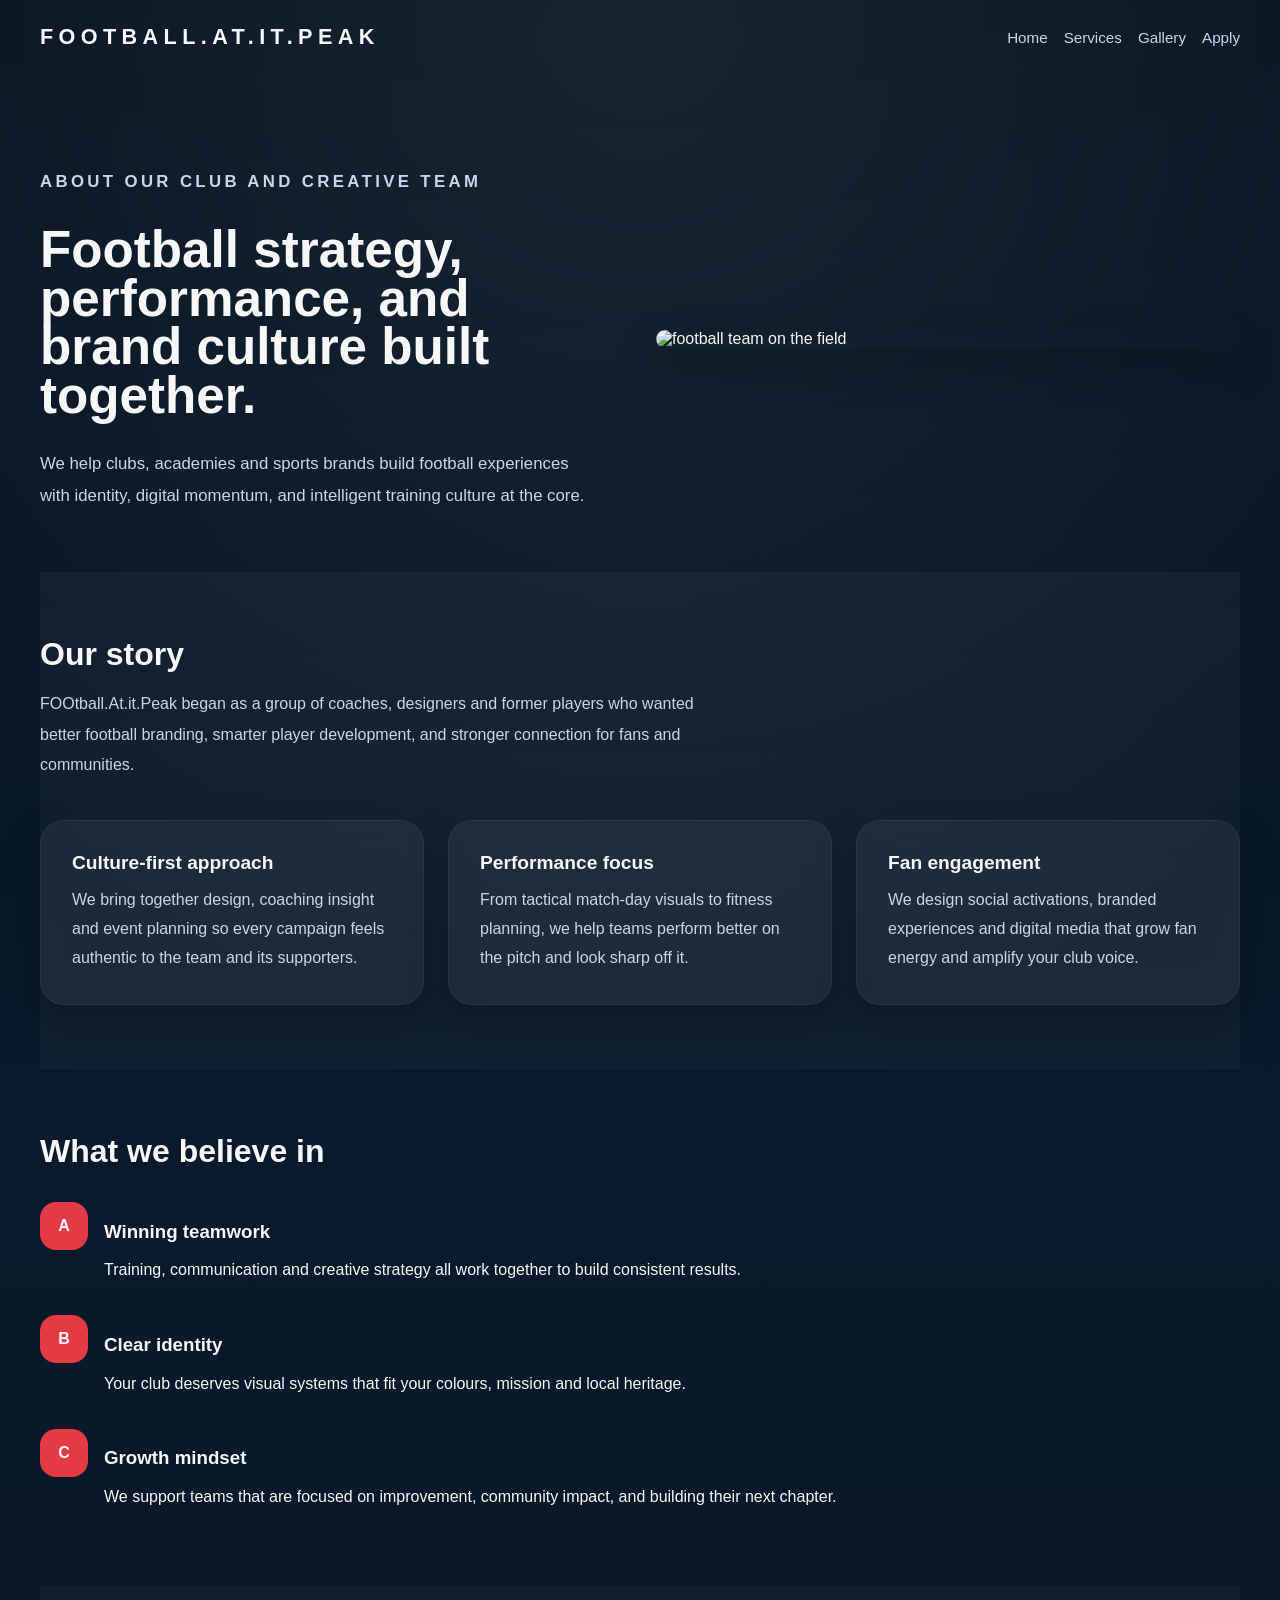
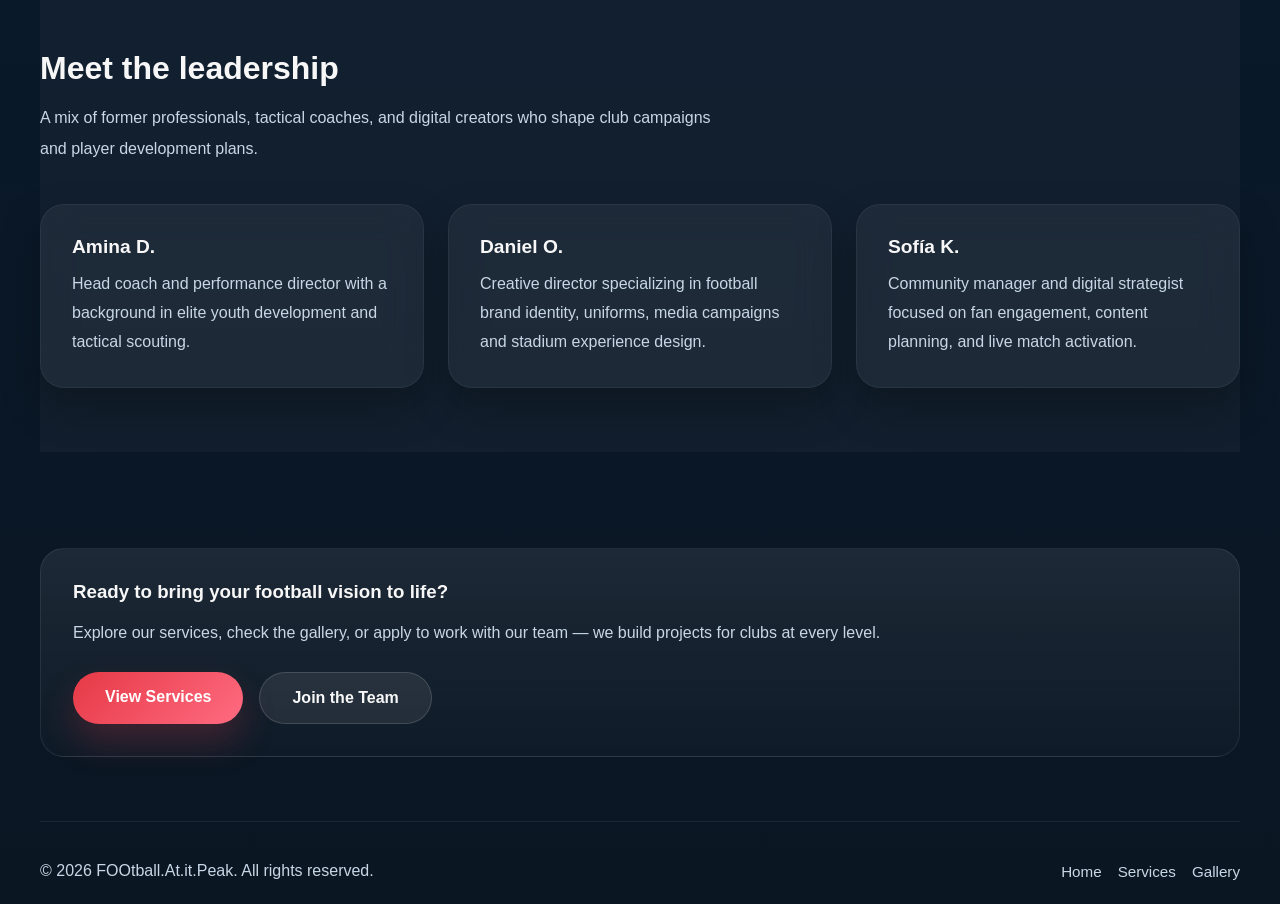
==== about.html @ 3c867930 "first commit" ====
<!DOCTYPE html>
<html lang="en">
<head>
    <meta charset="UTF-8">
    <meta name="viewport" content="width=device-width, initial-scale=1.0">
    <title>About FOOtball.At.it.Peak</title>
    <link rel="stylesheet" href="style.css">
</head>
<body>
    <header class="container">
        <div class="header-inner">
            <a class="brand" href="index.html">FOOtball.At.it.Peak</a>
            <nav>
                <a href="index.html">Home</a>
                <a href="services.html">Services</a>
                <a href="gallery.html">Gallery</a>
                <a href="apply.html">Apply</a>
            </nav>
        </div>
    </header>

    <main class="container">
        <section class="page-hero">
            <div>
                <p class="eyebrow">About our club and creative team</p>
                <h1>Football strategy, performance, and brand culture built together.</h1>
                <p class="lead">We help clubs, academies and sports brands build football experiences with identity, digital momentum, and intelligent training culture at the core.</p>
            </div>
            <img src="https://cdn.pixabay.com/photo/2016/11/22/19/36/football-1853652_1280.jpg" alt="football team on the field">
        </section>

        <section class="section dark">
            <h2>Our story</h2>
            <p class="lead">FOOtball.At.it.Peak began as a group of coaches, designers and former players who wanted better football branding, smarter player development, and stronger connection for fans and communities.</p>
            <div class="grid-3">
                <div class="card">
                    <h3>Culture-first approach</h3>
                    <p>We bring together design, coaching insight and event planning so every campaign feels authentic to the team and its supporters.</p>
                </div>
                <div class="card">
                    <h3>Performance focus</h3>
                    <p>From tactical match-day visuals to fitness planning, we help teams perform better on the pitch and look sharp off it.</p>
                </div>
                <div class="card">
                    <h3>Fan engagement</h3>
                    <p>We design social activations, branded experiences and digital media that grow fan energy and amplify your club voice.</p>
                </div>
            </div>
        </section>

        <section class="section">
            <h2>What we believe in</h2>
            <div class="feature-list">
                <div class="feature-item">
                    <span class="feature-dot">A</span>
                    <div>
                        <h3>Winning teamwork</h3>
                        <p>Training, communication and creative strategy all work together to build consistent results.</p>
                    </div>
                </div>
                <div class="feature-item">
                    <span class="feature-dot">B</span>
                    <div>
                        <h3>Clear identity</h3>
                        <p>Your club deserves visual systems that fit your colours, mission and local heritage.</p>
                    </div>
                </div>
                <div class="feature-item">
                    <span class="feature-dot">C</span>
                    <div>
                        <h3>Growth mindset</h3>
                        <p>We support teams that are focused on improvement, community impact, and building their next chapter.</p>
                    </div>
                </div>
            </div>
        </section>

        <section class="section dark">
            <h2>Meet the leadership</h2>
            <p class="lead">A mix of former professionals, tactical coaches, and digital creators who shape club campaigns and player development plans.</p>
            <div class="grid-3">
                <div class="card">
                    <h3>Amina D.</h3>
                    <p>Head coach and performance director with a background in elite youth development and tactical scouting.</p>
                </div>
                <div class="card">
                    <h3>Daniel O.</h3>
                    <p>Creative director specializing in football brand identity, uniforms, media campaigns and stadium experience design.</p>
                </div>
                <div class="card">
                    <h3>Sofía K.</h3>
                    <p>Community manager and digital strategist focused on fan engagement, content planning, and live match activation.</p>
                </div>
            </div>
        </section>

        <section class="section">
            <div class="highlight">
                <h3>Ready to bring your football vision to life?</h3>
                <p>Explore our services, check the gallery, or apply to work with our team — we build projects for clubs at every level.</p>
                <div class="cta-group">
                    <a class="btn btn-primary" href="services.html">View Services</a>
                    <a class="btn btn-secondary" href="apply.html">Join the Team</a>
                </div>
            </div>
        </section>
    </main>

    <footer class="container footer">
        <div class="footer-grid">
            <p>&copy; 2026 FOOtball.At.it.Peak. All rights reserved.</p>
            <div class="footer-links">
                <a href="index.html">Home</a>
                <a href="services.html">Services</a>
                <a href="gallery.html">Gallery</a>
            </div>
        </div>
    </footer>
</body>
</html>
---- style.css ----
/* Global styles */
:root {
    --bg: #0b1623;
    --panel: rgba(255, 255, 255, 0.05);
    --text: #f7f7f7;
    --muted: #c8d7e5;
    --accent: #e63946;
    --accent-soft: #f25f68;
    --shadow: 0 18px 40px rgba(0, 0, 0, 0.25);
    --radius: 24px;
}

* {
    box-sizing: border-box;
}

body {
    margin: 0;
    min-height: 100%;
    font-family: 'Inter', Arial, sans-serif;
    color: var(--text);
    background: radial-gradient(circle at top, rgba(255, 255, 255, 0.08), transparent 40%),
        linear-gradient(180deg, #05111f 0%, #081a2c 45%, #0b1623 100%);
}

img {
    max-width: 100%;
    display: block;
}

a {
    color: inherit;
    text-decoration: none;
}

button,
.btn {
    border: none;
    border-radius: 999px;
    cursor: pointer;
    font-weight: 700;
    transition: transform 0.25s ease, box-shadow 0.25s ease, background-color 0.25s ease;
}

button:hover,
.btn:hover {
    transform: translateY(-2px);
}

.container {
    width: min(1200px, calc(100% - 2.5rem));
    margin: 0 auto;
}

header {
    padding: 1.5rem 0;
}

.header-inner {
    display: flex;
    align-items: center;
    justify-content: space-between;
    gap: 1rem;
}

.brand {
    font-size: 1.35rem;
    letter-spacing: 0.25em;
    text-transform: uppercase;
    font-weight: 700;
    color: var(--text);
}

nav {
    display: flex;
    gap: 1rem;
    flex-wrap: wrap;
}

nav a {
    color: var(--muted);
    font-size: 0.95rem;
    transition: color 0.3s ease;
}

nav a:hover {
    color: var(--text);
}

.page-hero {
    display: grid;
    grid-template-columns: 1fr 1fr;
    gap: 2rem;
    align-items: center;
    padding: 4rem 0 2rem;
}

.page-hero > div {
    max-width: 560px;
}

.page-hero h1 {
    font-size: clamp(2.7rem, 4vw, 4.5rem);
    line-height: 0.95;
    margin: 0 0 1rem;
}

.page-hero p {
    margin: 1.75rem 0;
    font-size: 1.05rem;
    line-height: 1.9;
    color: var(--muted);
}

.page-hero img {
    border-radius: 32px;
    box-shadow: var(--shadow);
}

.page-header {
    text-align: left;
    padding: 3rem 0 2rem;
}

.section-tag {
    color: var(--accent);
    font-weight: 700;
    letter-spacing: 0.2em;
    text-transform: uppercase;
    margin: 0 0 1rem;
}

.page-header h1 {
    font-size: clamp(2.2rem, 3vw, 3.5rem);
    line-height: 1.2;
    margin: 0 0 1rem;
}

.section-description {
    max-width: 680px;
    color: var(--muted);
    line-height: 1.9;
}

.eyebrow {
    color: var(--accent);
    font-weight: 700;
    letter-spacing: 0.2em;
    text-transform: uppercase;
    margin: 0 0 1rem;
}

.cta-group {
    display: flex;
    flex-wrap: wrap;
    gap: 1rem;
    margin-top: 1.5rem;
}

.btn-primary {
    background: linear-gradient(135deg, var(--accent), #ff6b81);
    color: #fff;
    padding: 1rem 2rem;
    box-shadow: 0 18px 35px rgba(230, 57, 70, 0.22);
}

.btn-primary:hover {
    box-shadow: 0 22px 45px rgba(230, 57, 70, 0.32);
}

.btn-secondary {
    background: rgba(255, 255, 255, 0.08);
    color: var(--text);
    padding: 1rem 2rem;
    border: 1px solid rgba(255, 255, 255, 0.14);
}

.btn-secondary:hover {
    background: rgba(255, 255, 255, 0.12);
}

.section {
    padding: 4rem 0;
}

.section.dark {
    background: rgba(255, 255, 255, 0.03);
}

.section h2 {
    font-size: clamp(2rem, 2.5vw, 3rem);
    margin: 0 0 1rem;
}

.section.light-form {
    background: transparent;
}

.section p.lead {
    max-width: 680px;
    margin: 0 0 2rem;
    color: var(--muted);
    line-height: 1.9;
}

.grid-3 {
    display: grid;
    grid-template-columns: repeat(3, minmax(0, 1fr));
    gap: 1.5rem;
    margin-top: 2.5rem;
}

.card {
    background: rgba(255, 255, 255, 0.05);
    padding: 2rem;
    border-radius: var(--radius);
    box-shadow: inset 0 0 0 1px rgba(255, 255, 255, 0.06), var(--shadow);
    backdrop-filter: blur(18px);
    transition: transform 0.3s ease, background-color 0.3s ease;
}

.card:hover {
    transform: translateY(-4px);
    background: rgba(255, 255, 255, 0.08);
}

.card h3 {
    margin: 0 0 0.75rem;
    font-size: 1.2rem;
}

.card p {
    margin: 0;
    color: var(--muted);
    line-height: 1.8;
}

.gallery,
.gallery-grid {
    display: grid;
    grid-template-columns: repeat(3, minmax(0, 1fr));
    gap: 1rem;
    margin-top: 2.5rem;
}

.gallery-item {
    overflow: hidden;
    border-radius: 28px;
    position: relative;
    min-height: 240px;
}

.gallery-item img {
    width: 100%;
    height: 100%;
    object-fit: cover;
    transition: transform 0.35s ease;
}

.gallery-item:hover img {
    transform: scale(1.06);
}

.highlight {
    background: linear-gradient(180deg, rgba(255, 255, 255, 0.08), rgba(255, 255, 255, 0.02));
    border: 1px solid rgba(255, 255, 255, 0.08);
    padding: 2rem;
    border-radius: var(--radius);
    margin-top: 2rem;
}

.highlight h3 {
    margin: 0 0 1rem;
}

.highlight p {
    color: var(--muted);
    line-height: 1.8;
}

.feature-list {
    display: grid;
    gap: 1.25rem;
    margin-top: 2rem;
}

.feature-item {
    display: grid;
    grid-template-columns: 48px auto;
    gap: 1rem;
    align-items: start;
}

.feature-dot {
    width: 48px;
    height: 48px;
    background: var(--accent);
    border-radius: 16px;
    display: grid;
    place-items: center;
    font-weight: 800;
    color: #fff;
    flex-shrink: 0;
}

/* Form styles */
.form-grid {
    display: grid;
    grid-template-columns: 1fr 1fr;
    gap: 2rem;
    margin-top: 2rem;
}

.form-grid.full-width,
.form-card.full-width {
    grid-column: 1 / -1;
}

.form-card {
    display: flex;
    flex-direction: column;
    gap: 1.5rem;
}

.form-label {
    display: block;
    font-weight: 600;
    margin-bottom: 0.5rem;
    color: var(--text);
    font-size: 0.95rem;
}

.form-control,
input,
textarea,
select {
    width: 100%;
    padding: 0.875rem 1rem;
    background: rgba(255, 255, 255, 0.06);
    border: 1px solid rgba(255, 255, 255, 0.12);
    border-radius: 12px;
    color: var(--text);
    font-family: inherit;
    font-size: 0.95rem;
    transition: background-color 0.3s ease, border-color 0.3s ease;
}

.form-control:focus,
input:focus,
textarea:focus,
select:focus {
    outline: none;
    background: rgba(255, 255, 255, 0.1);
    border-color: var(--accent);
}

.textarea {
    resize: vertical;
    min-height: 120px;
}

.form-submit {
    align-self: flex-start;
    margin-top: 0.5rem;
}

.input-group {
    display: flex;
    flex-direction: column;
    gap: 0.5rem;
}

.input-group label {
    font-weight: 600;
    color: var(--text);
    font-size: 0.95rem;
}

.input-group input,
.input-group textarea,
.input-group select {
    padding: 0.875rem 1rem;
    background: rgba(255, 255, 255, 0.06);
    border: 1px solid rgba(255, 255, 255, 0.12);
    border-radius: 12px;
    color: var(--text);
    font-family: inherit;
    font-size: 0.95rem;
}

.input-group input:focus,
.input-group textarea:focus,
.input-group select:focus {
    outline: none;
    background: rgba(255, 255, 255, 0.1);
    border-color: var(--accent);
}

.form-panel {
    background: rgba(255, 255, 255, 0.03);
    padding: 2rem;
    border-radius: var(--radius);
    margin-bottom: 2rem;
}

.form-panel h2 {
    margin: 0 0 1rem;
}

.contact-details {
    display: grid;
    grid-template-columns: repeat(3, minmax(0, 1fr));
    gap: 1.5rem;
    margin-top: 2rem;
}

.text-right {
    text-align: right;
}

.footer {
    padding: 2.5rem 0 1.5rem;
    color: var(--muted);
    border-top: 1px solid rgba(255, 255, 255, 0.08);
}

.footer-grid {
    display: grid;
    grid-template-columns: 1fr auto;
    gap: 2rem;
    align-items: center;
}

.footer p {
    margin: 0;
}

.footer-links {
    display: flex;
    gap: 1rem;
    flex-wrap: wrap;
}

.footer-links a {
    font-size: 0.95rem;
    color: var(--muted);
    transition: color 0.3s ease;
}

.footer-links a:hover {
    color: var(--text);
}

@media (max-width: 900px) {
    .page-hero,
    .gallery,
    .gallery-grid,
    .grid-3,
    .contact-details {
        grid-template-columns: 1fr;
    }

    .form-grid {
        grid-template-columns: 1fr;
    }

    .footer-grid {
        grid-template-columns: 1fr;
    }
}

@media (max-width: 620px) {
    .header-inner {
        flex-direction: column;
        align-items: flex-start;
    }

    nav {
        width: 100%;
        justify-content: flex-start;
    }

    .feature-item {
        grid-template-columns: 40px auto;
    }

    .feature-dot {
        width: 40px;
        height: 40px;
        font-size: 0.85rem;
    }

    .text-right {
        text-align: left;
    }
}
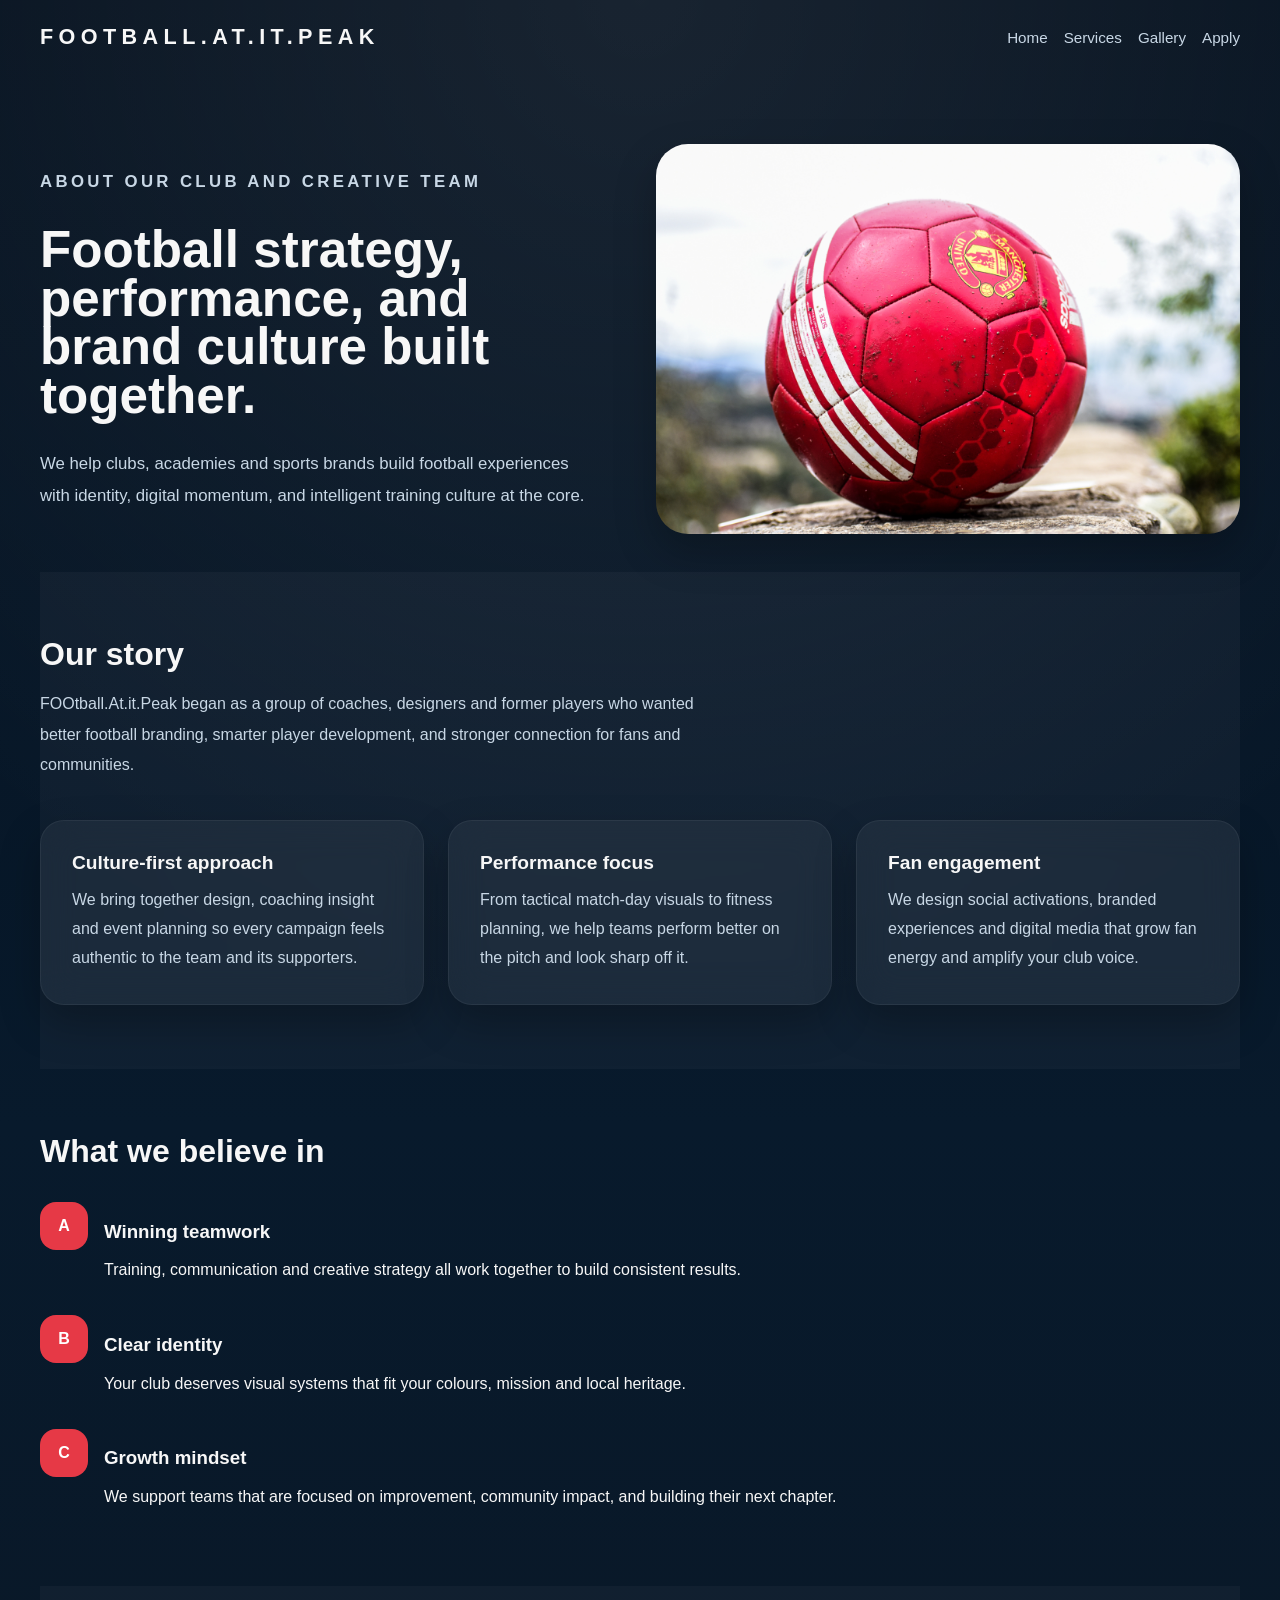
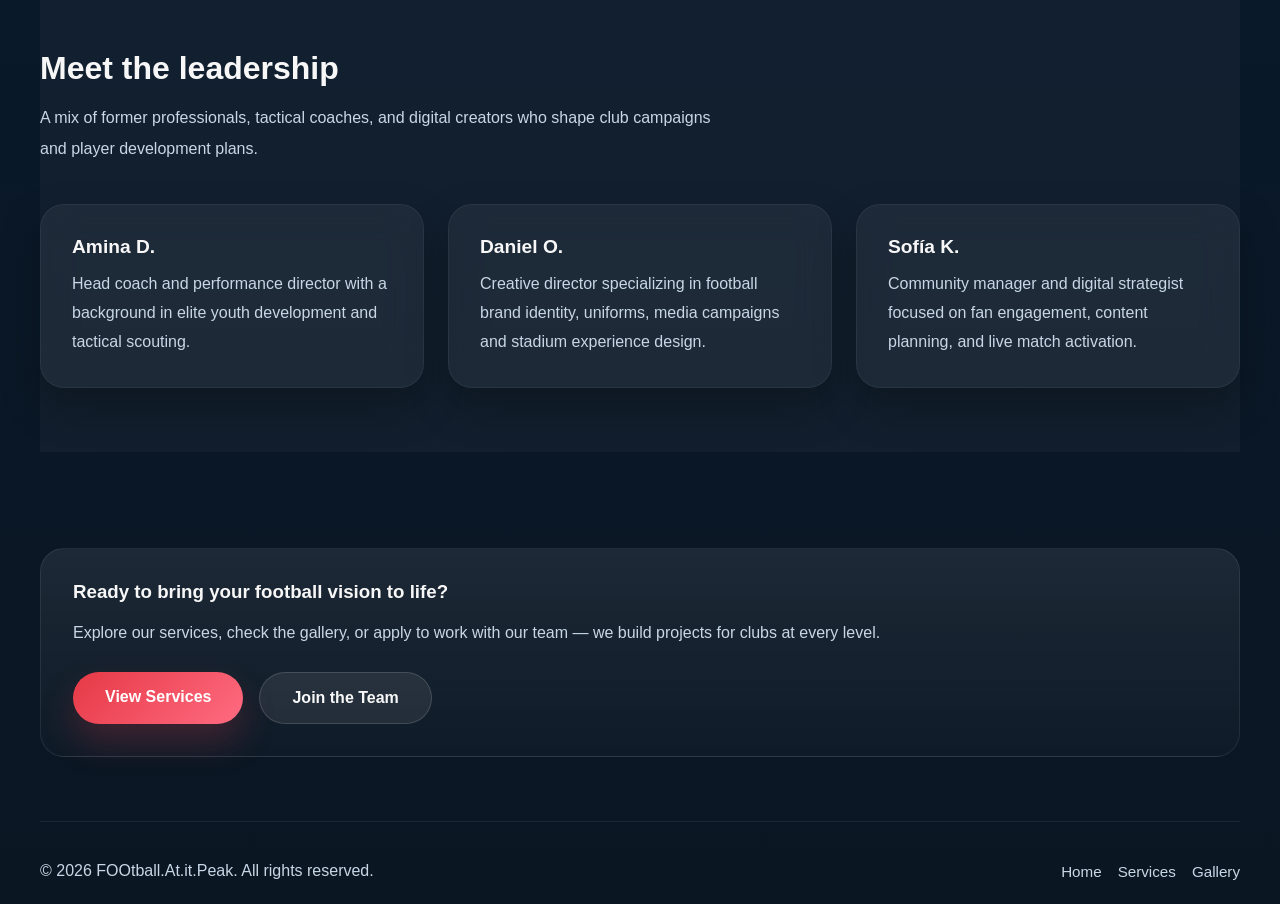
==== commit 262b950a: "images updated" ====
--- a/about.html
+++ b/about.html
@@ -26,7 +26,7 @@
                 <h1>Football strategy, performance, and brand culture built together.</h1>
                 <p class="lead">We help clubs, academies and sports brands build football experiences with identity, digital momentum, and intelligent training culture at the core.</p>
             </div>
-            <img src="https://cdn.pixabay.com/photo/2016/11/22/19/36/football-1853652_1280.jpg" alt="football team on the field">
+            <img src="./images/fernandozhiminaicela-soccer-3568168.jpg" alt="football team on the field">
         </section>
 
         <section class="section dark">
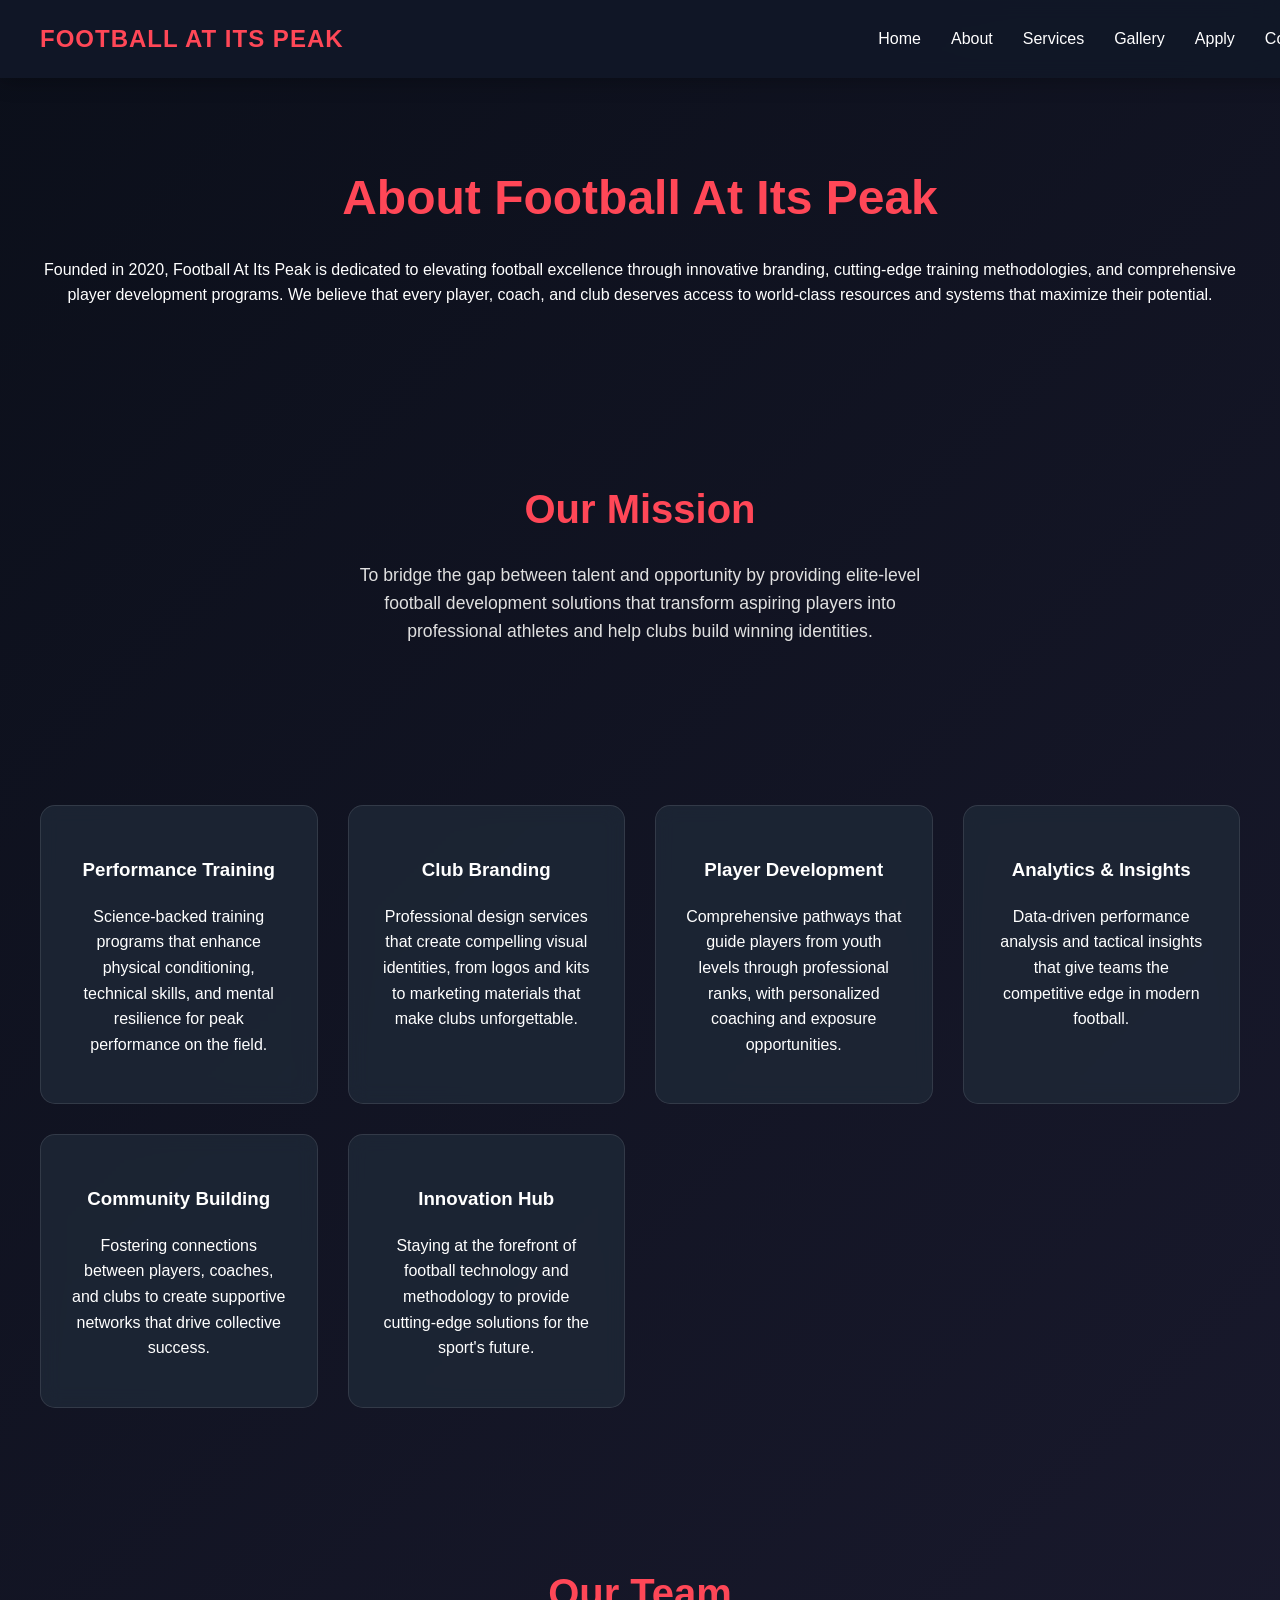
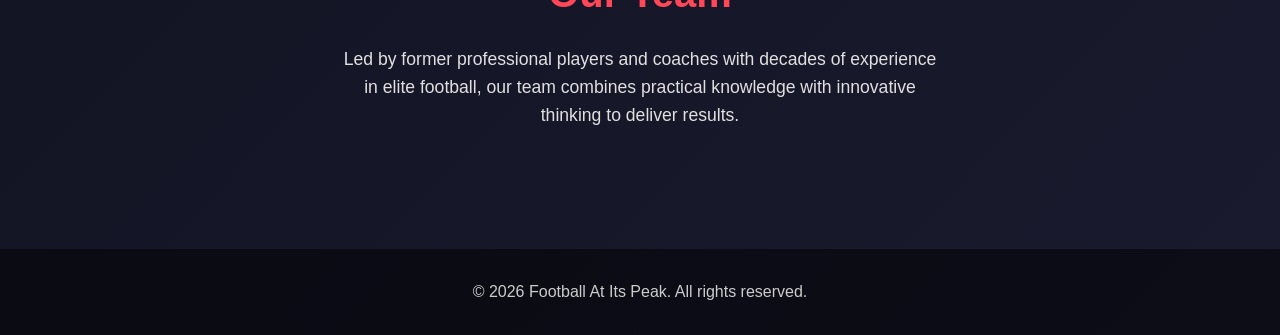
==== commit 0fbf3e5f: "finishing" ====
--- a/about.html
+++ b/about.html
@@ -1,120 +1,68 @@
 <!DOCTYPE html>
 <html lang="en">
 <head>
-    <meta charset="UTF-8">
-    <meta name="viewport" content="width=device-width, initial-scale=1.0">
-    <title>About FOOtball.At.it.Peak</title>
-    <link rel="stylesheet" href="style.css">
+<title>About - Football At Its Peak</title>
+<link rel="stylesheet" href="style.css">
 </head>
+
 <body>
-    <header class="container">
-        <div class="header-inner">
-            <a class="brand" href="index.html">FOOtball.At.it.Peak</a>
-            <nav>
-                <a href="index.html">Home</a>
-                <a href="services.html">Services</a>
-                <a href="gallery.html">Gallery</a>
-                <a href="apply.html">Apply</a>
-            </nav>
-        </div>
-    </header>
 
-    <main class="container">
-        <section class="page-hero">
-            <div>
-                <p class="eyebrow">About our club and creative team</p>
-                <h1>Football strategy, performance, and brand culture built together.</h1>
-                <p class="lead">We help clubs, academies and sports brands build football experiences with identity, digital momentum, and intelligent training culture at the core.</p>
-            </div>
-            <img src="./images/fernandozhiminaicela-soccer-3568168.jpg" alt="football team on the field">
-        </section>
+<header class="navbar">
+  <div class="logo">FOOTBALL AT ITS PEAK</div>
+  <nav>
+    <a href="index.html">Home</a>
+    <a href="about.html">About</a>
+    <a href="services.html">Services</a>
+    <a href="gallery.html">Gallery</a>
+    <a href="apply.html">Apply</a>
+    <a href="contact.html">Contact</a>
+  </nav>
+</header>
 
-        <section class="section dark">
-            <h2>Our story</h2>
-            <p class="lead">FOOtball.At.it.Peak began as a group of coaches, designers and former players who wanted better football branding, smarter player development, and stronger connection for fans and communities.</p>
-            <div class="grid-3">
-                <div class="card">
-                    <h3>Culture-first approach</h3>
-                    <p>We bring together design, coaching insight and event planning so every campaign feels authentic to the team and its supporters.</p>
-                </div>
-                <div class="card">
-                    <h3>Performance focus</h3>
-                    <p>From tactical match-day visuals to fitness planning, we help teams perform better on the pitch and look sharp off it.</p>
-                </div>
-                <div class="card">
-                    <h3>Fan engagement</h3>
-                    <p>We design social activations, branded experiences and digital media that grow fan energy and amplify your club voice.</p>
-                </div>
-            </div>
-        </section>
+<section class="page">
+<h1>About Football At Its Peak</h1>
+<p>Founded in 2020, Football At Its Peak is dedicated to elevating football excellence through innovative branding, cutting-edge training methodologies, and comprehensive player development programs. We believe that every player, coach, and club deserves access to world-class resources and systems that maximize their potential.</p>
+</section>
 
-        <section class="section">
-            <h2>What we believe in</h2>
-            <div class="feature-list">
-                <div class="feature-item">
-                    <span class="feature-dot">A</span>
-                    <div>
-                        <h3>Winning teamwork</h3>
-                        <p>Training, communication and creative strategy all work together to build consistent results.</p>
-                    </div>
-                </div>
-                <div class="feature-item">
-                    <span class="feature-dot">B</span>
-                    <div>
-                        <h3>Clear identity</h3>
-                        <p>Your club deserves visual systems that fit your colours, mission and local heritage.</p>
-                    </div>
-                </div>
-                <div class="feature-item">
-                    <span class="feature-dot">C</span>
-                    <div>
-                        <h3>Growth mindset</h3>
-                        <p>We support teams that are focused on improvement, community impact, and building their next chapter.</p>
-                    </div>
-                </div>
-            </div>
-        </section>
+<section class="section">
+  <h2>Our Mission</h2>
+  <p>To bridge the gap between talent and opportunity by providing elite-level football development solutions that transform aspiring players into professional athletes and help clubs build winning identities.</p>
+</section>
 
-        <section class="section dark">
-            <h2>Meet the leadership</h2>
-            <p class="lead">A mix of former professionals, tactical coaches, and digital creators who shape club campaigns and player development plans.</p>
-            <div class="grid-3">
-                <div class="card">
-                    <h3>Amina D.</h3>
-                    <p>Head coach and performance director with a background in elite youth development and tactical scouting.</p>
-                </div>
-                <div class="card">
-                    <h3>Daniel O.</h3>
-                    <p>Creative director specializing in football brand identity, uniforms, media campaigns and stadium experience design.</p>
-                </div>
-                <div class="card">
-                    <h3>Sofía K.</h3>
-                    <p>Community manager and digital strategist focused on fan engagement, content planning, and live match activation.</p>
-                </div>
-            </div>
-        </section>
+<section class="grid">
+<div class="card">
+  <h3>Performance Training</h3>
+  <p>Science-backed training programs that enhance physical conditioning, technical skills, and mental resilience for peak performance on the field.</p>
+</div>
+<div class="card">
+  <h3>Club Branding</h3>
+  <p>Professional design services that create compelling visual identities, from logos and kits to marketing materials that make clubs unforgettable.</p>
+</div>
+<div class="card">
+  <h3>Player Development</h3>
+  <p>Comprehensive pathways that guide players from youth levels through professional ranks, with personalized coaching and exposure opportunities.</p>
+</div>
+<div class="card">
+  <h3>Analytics & Insights</h3>
+  <p>Data-driven performance analysis and tactical insights that give teams the competitive edge in modern football.</p>
+</div>
+<div class="card">
+  <h3>Community Building</h3>
+  <p>Fostering connections between players, coaches, and clubs to create supportive networks that drive collective success.</p>
+</div>
+<div class="card">
+  <h3>Innovation Hub</h3>
+  <p>Staying at the forefront of football technology and methodology to provide cutting-edge solutions for the sport's future.</p>
+</div>
+</section>
 
-        <section class="section">
-            <div class="highlight">
-                <h3>Ready to bring your football vision to life?</h3>
-                <p>Explore our services, check the gallery, or apply to work with our team — we build projects for clubs at every level.</p>
-                <div class="cta-group">
-                    <a class="btn btn-primary" href="services.html">View Services</a>
-                    <a class="btn btn-secondary" href="apply.html">Join the Team</a>
-                </div>
-            </div>
-        </section>
-    </main>
+<section class="section">
+  <h2>Our Team</h2>
+  <p>Led by former professional players and coaches with decades of experience in elite football, our team combines practical knowledge with innovative thinking to deliver results.</p>
+</section>
 
-    <footer class="container footer">
-        <div class="footer-grid">
-            <p>&copy; 2026 FOOtball.At.it.Peak. All rights reserved.</p>
-            <div class="footer-links">
-                <a href="index.html">Home</a>
-                <a href="services.html">Services</a>
-                <a href="gallery.html">Gallery</a>
-            </div>
-        </div>
-    </footer>
+<footer>© 2026 Football At Its Peak. All rights reserved.</footer>
+
+<script src="web.js"></script>
 </body>
 </html>
--- a/style.css
+++ b/style.css
@@ -1,496 +1,355 @@
-/* Global styles */
-:root {
-    --bg: #0b1623;
-    --panel: rgba(255, 255, 255, 0.05);
-    --text: #f7f7f7;
-    --muted: #c8d7e5;
-    --accent: #e63946;
-    --accent-soft: #f25f68;
-    --shadow: 0 18px 40px rgba(0, 0, 0, 0.25);
-    --radius: 24px;
-}
-
-* {
-    box-sizing: border-box;
-}
-
 body {
-    margin: 0;
-    min-height: 100%;
-    font-family: 'Inter', Arial, sans-serif;
-    color: var(--text);
-    background: radial-gradient(circle at top, rgba(255, 255, 255, 0.08), transparent 40%),
-        linear-gradient(180deg, #05111f 0%, #081a2c 45%, #0b1623 100%);
-}
-
-img {
-    max-width: 100%;
-    display: block;
-}
-
-a {
-    color: inherit;
-    text-decoration: none;
-}
-
-button,
+margin:0;
+font-family: 'Arial', sans-serif;
+background: linear-gradient(135deg, #0b0f1a 0%, #1a1a2e 100%);
+color: white;
+line-height: 1.6;
+}
+
+.navbar {
+display:flex;
+justify-content:space-between;
+align-items: center;
+padding: 20px 40px;
+background: rgba(17, 24, 39, 0.95);
+backdrop-filter: blur(10px);
+position: fixed;
+width: 100%;
+top: 0;
+z-index: 1000;
+box-shadow: 0 2px 20px rgba(0,0,0,0.3);
+}
+
+.logo {
+font-size: 24px;
+font-weight: bold;
+color: #ff4757;
+letter-spacing: 1px;
+}
+
+.navbar nav {
+display: flex;
+gap: 30px;
+}
+
+.navbar a {
+color: white;
+text-decoration: none;
+font-weight: 500;
+transition: color 0.3s ease;
+position: relative;
+}
+
+.navbar a:hover {
+color: #ff4757;
+}
+
+.navbar a::after {
+content: '';
+position: absolute;
+width: 0;
+height: 2px;
+bottom: -5px;
+left: 0;
+background: #ff4757;
+transition: width 0.3s ease;
+}
+
+.navbar a:hover::after {
+width: 100%;
+}
+
+.hero {
+display: flex;
+justify-content: space-around;
+align-items: center;
+padding: 120px 40px 80px;
+min-height: 80vh;
+gap: 60px;
+}
+
+.hero-text {
+flex: 1;
+max-width: 500px;
+}
+
+.hero-text h1 {
+font-size: 3.5rem;
+margin-bottom: 20px;
+background: linear-gradient(45deg, #ff4757, #ff3838);
+-webkit-background-clip: text;
+-webkit-text-fill-color: transparent;
+background-clip: text;
+}
+
+.hero-text p {
+font-size: 1.2rem;
+margin-bottom: 30px;
+color: #e0e0e0;
+}
+
 .btn {
-    border: none;
-    border-radius: 999px;
-    cursor: pointer;
-    font-weight: 700;
-    transition: transform 0.25s ease, box-shadow 0.25s ease, background-color 0.25s ease;
-}
-
-button:hover,
+background: linear-gradient(45deg, #ff4757, #ff3838);
+padding: 15px 30px;
+color: white;
+text-decoration: none;
+border-radius: 50px;
+font-weight: bold;
+display: inline-block;
+margin-right: 15px;
+transition: all 0.3s ease;
+box-shadow: 0 4px 15px rgba(255, 71, 87, 0.3);
+}
+
 .btn:hover {
-    transform: translateY(-2px);
-}
-
-.container {
-    width: min(1200px, calc(100% - 2.5rem));
-    margin: 0 auto;
-}
-
-header {
-    padding: 1.5rem 0;
-}
-
-.header-inner {
-    display: flex;
-    align-items: center;
-    justify-content: space-between;
-    gap: 1rem;
-}
-
-.brand {
-    font-size: 1.35rem;
-    letter-spacing: 0.25em;
-    text-transform: uppercase;
-    font-weight: 700;
-    color: var(--text);
-}
-
-nav {
-    display: flex;
-    gap: 1rem;
-    flex-wrap: wrap;
-}
-
-nav a {
-    color: var(--muted);
-    font-size: 0.95rem;
-    transition: color 0.3s ease;
-}
-
-nav a:hover {
-    color: var(--text);
-}
-
-.page-hero {
-    display: grid;
-    grid-template-columns: 1fr 1fr;
-    gap: 2rem;
-    align-items: center;
-    padding: 4rem 0 2rem;
-}
-
-.page-hero > div {
-    max-width: 560px;
-}
-
-.page-hero h1 {
-    font-size: clamp(2.7rem, 4vw, 4.5rem);
-    line-height: 0.95;
-    margin: 0 0 1rem;
-}
-
-.page-hero p {
-    margin: 1.75rem 0;
-    font-size: 1.05rem;
-    line-height: 1.9;
-    color: var(--muted);
-}
-
-.page-hero img {
-    border-radius: 32px;
-    box-shadow: var(--shadow);
-}
-
-.page-header {
-    text-align: left;
-    padding: 3rem 0 2rem;
-}
-
-.section-tag {
-    color: var(--accent);
-    font-weight: 700;
-    letter-spacing: 0.2em;
-    text-transform: uppercase;
-    margin: 0 0 1rem;
-}
-
-.page-header h1 {
-    font-size: clamp(2.2rem, 3vw, 3.5rem);
-    line-height: 1.2;
-    margin: 0 0 1rem;
-}
-
-.section-description {
-    max-width: 680px;
-    color: var(--muted);
-    line-height: 1.9;
-}
-
-.eyebrow {
-    color: var(--accent);
-    font-weight: 700;
-    letter-spacing: 0.2em;
-    text-transform: uppercase;
-    margin: 0 0 1rem;
-}
-
-.cta-group {
-    display: flex;
-    flex-wrap: wrap;
-    gap: 1rem;
-    margin-top: 1.5rem;
-}
-
-.btn-primary {
-    background: linear-gradient(135deg, var(--accent), #ff6b81);
-    color: #fff;
-    padding: 1rem 2rem;
-    box-shadow: 0 18px 35px rgba(230, 57, 70, 0.22);
-}
-
-.btn-primary:hover {
-    box-shadow: 0 22px 45px rgba(230, 57, 70, 0.32);
-}
-
-.btn-secondary {
-    background: rgba(255, 255, 255, 0.08);
-    color: var(--text);
-    padding: 1rem 2rem;
-    border: 1px solid rgba(255, 255, 255, 0.14);
-}
-
-.btn-secondary:hover {
-    background: rgba(255, 255, 255, 0.12);
+transform: translateY(-2px);
+box-shadow: 0 6px 20px rgba(255, 71, 87, 0.4);
+}
+
+.btn.secondary {
+background: transparent;
+border: 2px solid #ff4757;
+color: #ff4757;
+}
+
+.btn.secondary:hover {
+background: #ff4757;
+color: white;
+}
+
+.hero-image {
+flex: 1;
+text-align: center;
+}
+
+.hero img {
+width: 100%;
+max-width: 500px;
+border-radius: 20px;
+box-shadow: 0 10px 30px rgba(0,0,0,0.5);
+transition: transform 0.3s ease;
+}
+
+.hero img:hover {
+transform: scale(1.05);
 }
 
 .section {
-    padding: 4rem 0;
-}
-
-.section.dark {
-    background: rgba(255, 255, 255, 0.03);
+padding: 80px 40px;
+text-align: center;
+max-width: 1200px;
+margin: 0 auto;
 }
 
 .section h2 {
-    font-size: clamp(2rem, 2.5vw, 3rem);
-    margin: 0 0 1rem;
-}
-
-.section.light-form {
-    background: transparent;
-}
-
-.section p.lead {
-    max-width: 680px;
-    margin: 0 0 2rem;
-    color: var(--muted);
-    line-height: 1.9;
-}
-
-.grid-3 {
-    display: grid;
-    grid-template-columns: repeat(3, minmax(0, 1fr));
-    gap: 1.5rem;
-    margin-top: 2.5rem;
+font-size: 2.5rem;
+margin-bottom: 20px;
+color: #ff4757;
+}
+
+.section p {
+font-size: 1.1rem;
+color: #e0e0e0;
+max-width: 600px;
+margin: 0 auto 40px;
+}
+
+.features {
+display: grid;
+grid-template-columns: repeat(auto-fit, minmax(250px, 1fr));
+gap: 30px;
+margin-top: 50px;
+}
+
+.feature {
+background: rgba(31, 41, 55, 0.8);
+padding: 30px;
+border-radius: 15px;
+backdrop-filter: blur(10px);
+border: 1px solid rgba(255, 255, 255, 0.1);
+transition: transform 0.3s ease;
+}
+
+.feature:hover {
+transform: translateY(-5px);
+}
+
+.feature h3 {
+color: #ff4757;
+margin-bottom: 15px;
+}
+
+.stats {
+background: rgba(0,0,0,0.3);
+}
+
+.stats-grid {
+display: grid;
+grid-template-columns: repeat(auto-fit, minmax(200px, 1fr));
+gap: 40px;
+margin-top: 50px;
+}
+
+.stat h3 {
+font-size: 3rem;
+color: #ff4757;
+margin-bottom: 10px;
+}
+
+.stat p {
+font-size: 1.1rem;
+color: #e0e0e0;
+}
+
+.grid {
+display: grid;
+grid-template-columns: repeat(auto-fit, minmax(250px, 1fr));
+gap: 30px;
+padding: 40px;
+max-width: 1200px;
+margin: 0 auto;
 }
 
 .card {
-    background: rgba(255, 255, 255, 0.05);
-    padding: 2rem;
-    border-radius: var(--radius);
-    box-shadow: inset 0 0 0 1px rgba(255, 255, 255, 0.06), var(--shadow);
-    backdrop-filter: blur(18px);
-    transition: transform 0.3s ease, background-color 0.3s ease;
+background: rgba(31, 41, 55, 0.8);
+padding: 30px;
+border-radius: 15px;
+text-align: center;
+backdrop-filter: blur(10px);
+border: 1px solid rgba(255, 255, 255, 0.1);
+transition: all 0.3s ease;
+cursor: pointer;
 }
 
 .card:hover {
-    transform: translateY(-4px);
-    background: rgba(255, 255, 255, 0.08);
-}
-
-.card h3 {
-    margin: 0 0 0.75rem;
-    font-size: 1.2rem;
-}
-
-.card p {
-    margin: 0;
-    color: var(--muted);
-    line-height: 1.8;
-}
-
-.gallery,
-.gallery-grid {
-    display: grid;
-    grid-template-columns: repeat(3, minmax(0, 1fr));
-    gap: 1rem;
-    margin-top: 2.5rem;
-}
-
-.gallery-item {
-    overflow: hidden;
-    border-radius: 28px;
-    position: relative;
-    min-height: 240px;
-}
-
-.gallery-item img {
-    width: 100%;
-    height: 100%;
-    object-fit: cover;
-    transition: transform 0.35s ease;
-}
-
-.gallery-item:hover img {
-    transform: scale(1.06);
-}
-
-.highlight {
-    background: linear-gradient(180deg, rgba(255, 255, 255, 0.08), rgba(255, 255, 255, 0.02));
-    border: 1px solid rgba(255, 255, 255, 0.08);
-    padding: 2rem;
-    border-radius: var(--radius);
-    margin-top: 2rem;
-}
-
-.highlight h3 {
-    margin: 0 0 1rem;
-}
-
-.highlight p {
-    color: var(--muted);
-    line-height: 1.8;
-}
-
-.feature-list {
-    display: grid;
-    gap: 1.25rem;
-    margin-top: 2rem;
-}
-
-.feature-item {
-    display: grid;
-    grid-template-columns: 48px auto;
-    gap: 1rem;
-    align-items: start;
-}
-
-.feature-dot {
-    width: 48px;
-    height: 48px;
-    background: var(--accent);
-    border-radius: 16px;
-    display: grid;
-    place-items: center;
-    font-weight: 800;
-    color: #fff;
-    flex-shrink: 0;
-}
-
-/* Form styles */
-.form-grid {
-    display: grid;
-    grid-template-columns: 1fr 1fr;
-    gap: 2rem;
-    margin-top: 2rem;
-}
-
-.form-grid.full-width,
-.form-card.full-width {
-    grid-column: 1 / -1;
-}
-
-.form-card {
-    display: flex;
+transform: translateY(-5px);
+box-shadow: 0 10px 30px rgba(255, 71, 87, 0.2);
+border-color: #ff4757;
+}
+
+.gallery {
+display: grid;
+grid-template-columns: repeat(auto-fit, minmax(250px, 1fr));
+gap: 20px;
+padding: 40px;
+max-width: 1200px;
+margin: 0 auto;
+}
+
+.gallery img {
+width: 100%;
+border-radius: 15px;
+transition: transform 0.3s ease;
+cursor: pointer;
+}
+
+.gallery img:hover {
+transform: scale(1.05);
+}
+
+.form {
+display: flex;
+flex-direction: column;
+width: 100%;
+max-width: 500px;
+margin: 0 auto;
+gap: 20px;
+background: rgba(31, 41, 55, 0.8);
+padding: 40px;
+border-radius: 15px;
+backdrop-filter: blur(10px);
+border: 1px solid rgba(255, 255, 255, 0.1);
+}
+
+input, textarea {
+padding: 15px;
+border: 1px solid rgba(255, 255, 255, 0.2);
+border-radius: 8px;
+background: rgba(255, 255, 255, 0.1);
+color: white;
+font-size: 16px;
+}
+
+input::placeholder, textarea::placeholder {
+color: #ccc;
+}
+
+button {
+background: linear-gradient(45deg, #ff4757, #ff3838);
+color: white;
+padding: 15px;
+border: none;
+border-radius: 8px;
+cursor: pointer;
+font-size: 16px;
+font-weight: bold;
+transition: all 0.3s ease;
+}
+
+button:hover {
+transform: translateY(-2px);
+box-shadow: 0 4px 15px rgba(255, 71, 87, 0.3);
+}
+
+.center {
+display: flex;
+flex-direction: column;
+justify-content: center;
+align-items: center;
+height: 100vh;
+text-align: center;
+}
+
+.page {
+padding: 120px 40px 40px;
+text-align: center;
+}
+
+.page h1 {
+font-size: 3rem;
+margin-bottom: 20px;
+color: #ff4757;
+}
+
+footer {
+text-align: center;
+padding: 30px;
+background: rgba(0,0,0,0.5);
+color: #ccc;
+}
+
+/* Responsive Design */
+@media (max-width: 768px) {
+  .navbar {
     flex-direction: column;
-    gap: 1.5rem;
-}
-
-.form-label {
-    display: block;
-    font-weight: 600;
-    margin-bottom: 0.5rem;
-    color: var(--text);
-    font-size: 0.95rem;
-}
-
-.form-control,
-input,
-textarea,
-select {
-    width: 100%;
-    padding: 0.875rem 1rem;
-    background: rgba(255, 255, 255, 0.06);
-    border: 1px solid rgba(255, 255, 255, 0.12);
-    border-radius: 12px;
-    color: var(--text);
-    font-family: inherit;
-    font-size: 0.95rem;
-    transition: background-color 0.3s ease, border-color 0.3s ease;
-}
-
-.form-control:focus,
-input:focus,
-textarea:focus,
-select:focus {
-    outline: none;
-    background: rgba(255, 255, 255, 0.1);
-    border-color: var(--accent);
-}
-
-.textarea {
-    resize: vertical;
-    min-height: 120px;
-}
-
-.form-submit {
-    align-self: flex-start;
-    margin-top: 0.5rem;
-}
-
-.input-group {
-    display: flex;
+    padding: 15px 20px;
+  }
+  
+  .navbar nav {
+    margin-top: 15px;
+    gap: 15px;
+  }
+  
+  .hero {
     flex-direction: column;
-    gap: 0.5rem;
-}
-
-.input-group label {
-    font-weight: 600;
-    color: var(--text);
-    font-size: 0.95rem;
-}
-
-.input-group input,
-.input-group textarea,
-.input-group select {
-    padding: 0.875rem 1rem;
-    background: rgba(255, 255, 255, 0.06);
-    border: 1px solid rgba(255, 255, 255, 0.12);
-    border-radius: 12px;
-    color: var(--text);
-    font-family: inherit;
-    font-size: 0.95rem;
-}
-
-.input-group input:focus,
-.input-group textarea:focus,
-.input-group select:focus {
-    outline: none;
-    background: rgba(255, 255, 255, 0.1);
-    border-color: var(--accent);
-}
-
-.form-panel {
-    background: rgba(255, 255, 255, 0.03);
-    padding: 2rem;
-    border-radius: var(--radius);
-    margin-bottom: 2rem;
-}
-
-.form-panel h2 {
-    margin: 0 0 1rem;
-}
-
-.contact-details {
-    display: grid;
-    grid-template-columns: repeat(3, minmax(0, 1fr));
-    gap: 1.5rem;
-    margin-top: 2rem;
-}
-
-.text-right {
-    text-align: right;
-}
-
-.footer {
-    padding: 2.5rem 0 1.5rem;
-    color: var(--muted);
-    border-top: 1px solid rgba(255, 255, 255, 0.08);
-}
-
-.footer-grid {
-    display: grid;
-    grid-template-columns: 1fr auto;
-    gap: 2rem;
-    align-items: center;
-}
-
-.footer p {
-    margin: 0;
-}
-
-.footer-links {
-    display: flex;
-    gap: 1rem;
-    flex-wrap: wrap;
-}
-
-.footer-links a {
-    font-size: 0.95rem;
-    color: var(--muted);
-    transition: color 0.3s ease;
-}
-
-.footer-links a:hover {
-    color: var(--text);
-}
-
-@media (max-width: 900px) {
-    .page-hero,
-    .gallery,
-    .gallery-grid,
-    .grid-3,
-    .contact-details {
-        grid-template-columns: 1fr;
-    }
-
-    .form-grid {
-        grid-template-columns: 1fr;
-    }
-
-    .footer-grid {
-        grid-template-columns: 1fr;
-    }
-}
-
-@media (max-width: 620px) {
-    .header-inner {
-        flex-direction: column;
-        align-items: flex-start;
-    }
-
-    nav {
-        width: 100%;
-        justify-content: flex-start;
-    }
-
-    .feature-item {
-        grid-template-columns: 40px auto;
-    }
-
-    .feature-dot {
-        width: 40px;
-        height: 40px;
-        font-size: 0.85rem;
-    }
-
-    .text-right {
-        text-align: left;
-    }
-}
+    padding: 100px 20px 40px;
+    text-align: center;
+  }
+  
+  .hero-text h1 {
+    font-size: 2.5rem;
+  }
+  
+  .grid, .gallery {
+    grid-template-columns: 1fr;
+    padding: 20px;
+  }
+  
+  .features {
+    grid-template-columns: 1fr;
+  }
+  
+  .stats-grid {
+    grid-template-columns: repeat(2, 1fr);
+  }
+}
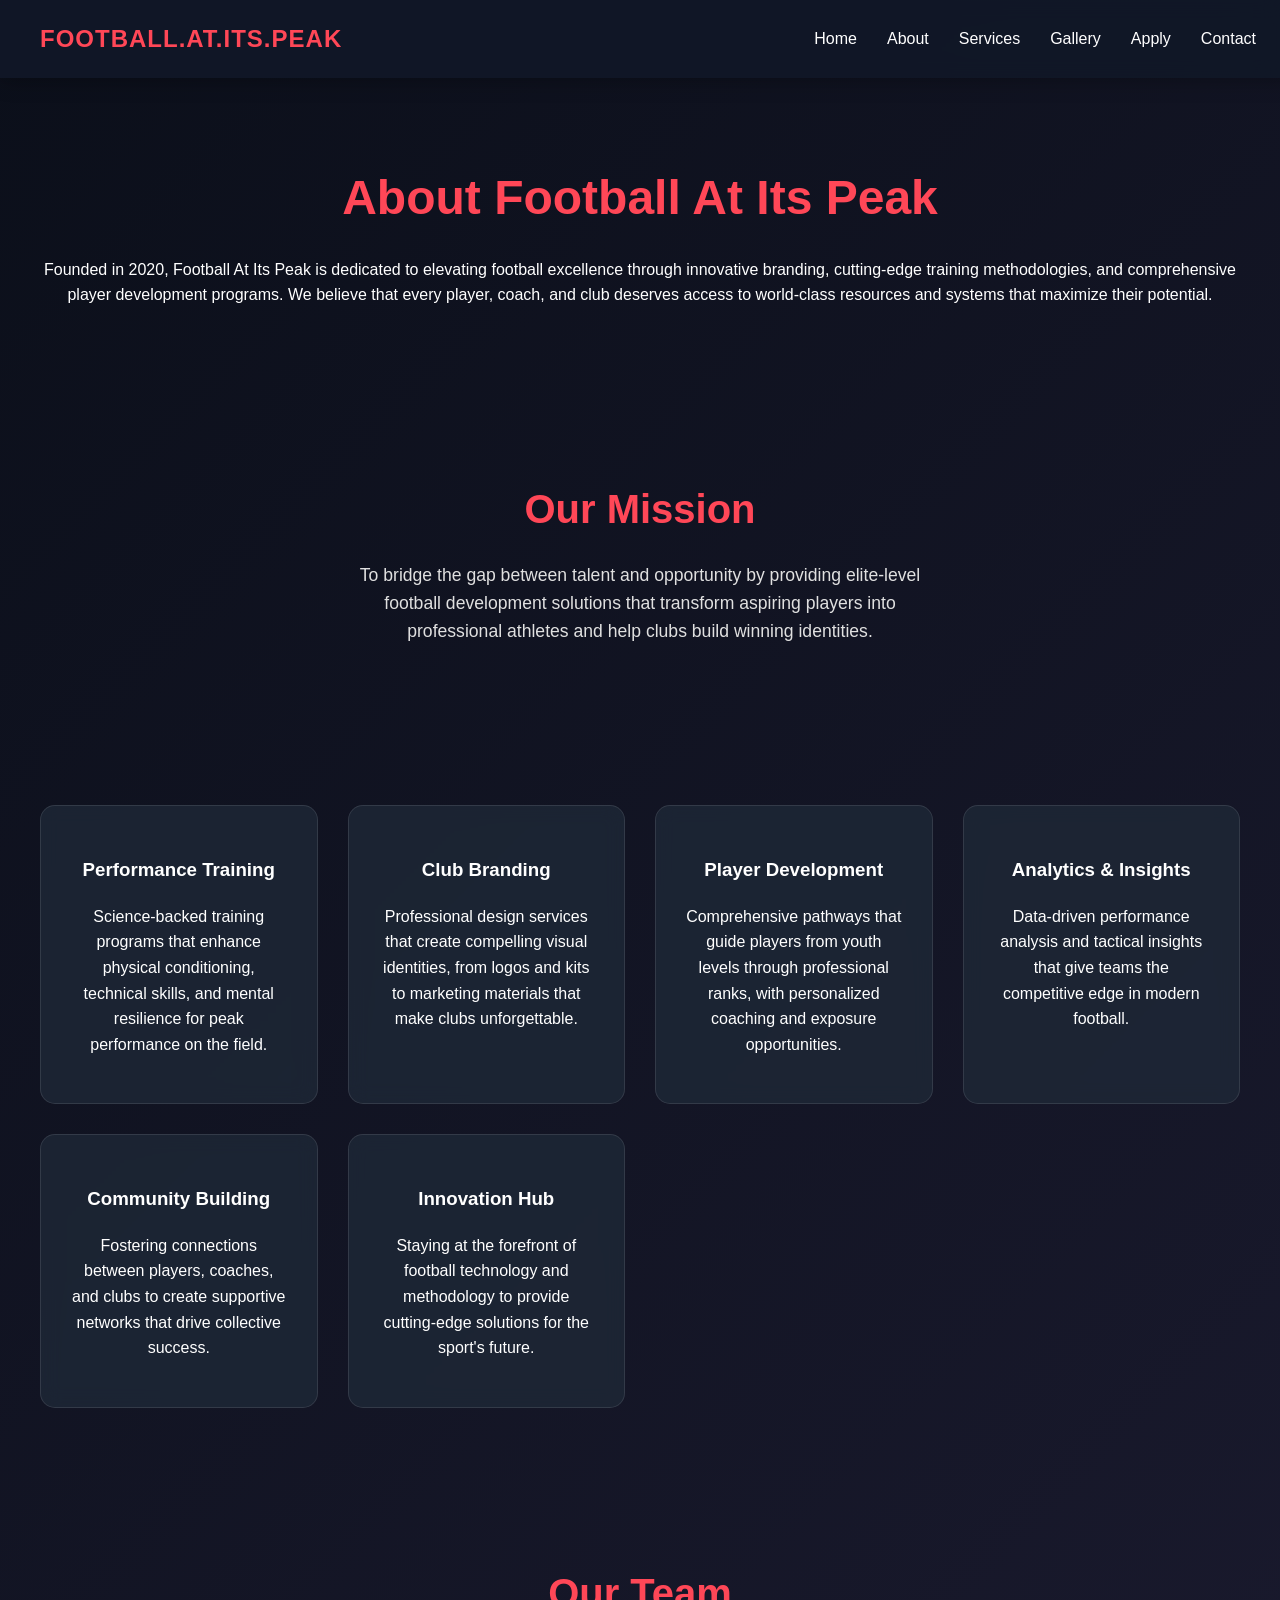
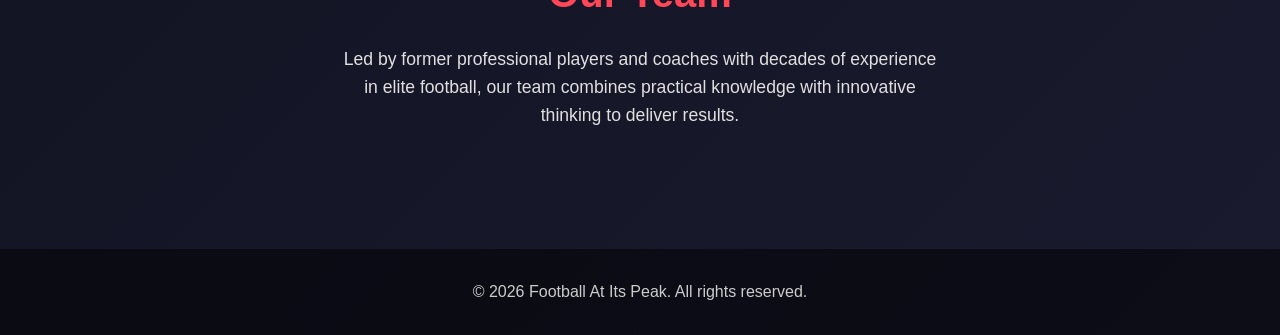
==== commit c0940b08: "logo edited" ====
--- a/about.html
+++ b/about.html
@@ -8,7 +8,7 @@
 <body>
 
 <header class="navbar">
-  <div class="logo">FOOTBALL AT ITS PEAK</div>
+  <div class="logo">FOOTBALL.AT.ITS.PEAK</div>
   <nav>
     <a href="index.html">Home</a>
     <a href="about.html">About</a>
--- a/style.css
+++ b/style.css
@@ -14,7 +14,7 @@
 background: rgba(17, 24, 39, 0.95);
 backdrop-filter: blur(10px);
 position: fixed;
-width: 100%;
+width: 95%;
 top: 0;
 z-index: 1000;
 box-shadow: 0 2px 20px rgba(0,0,0,0.3);
